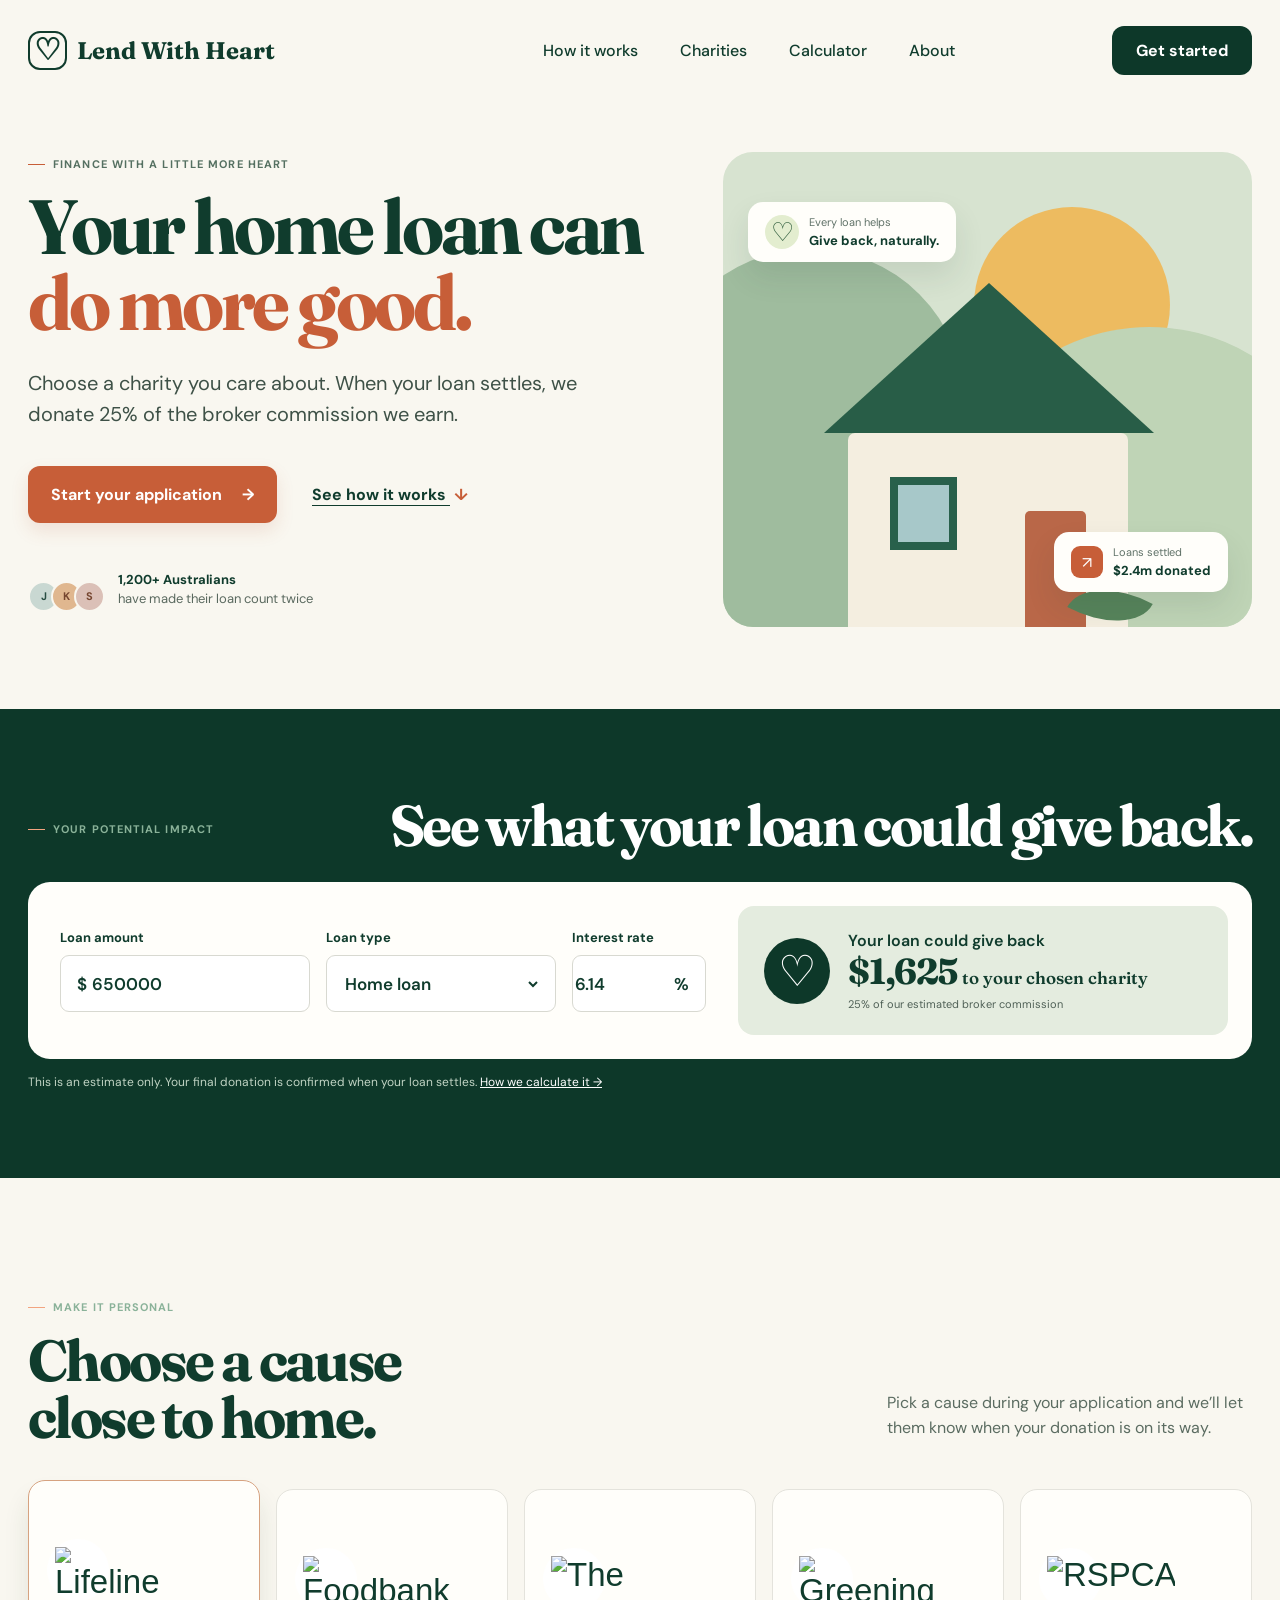
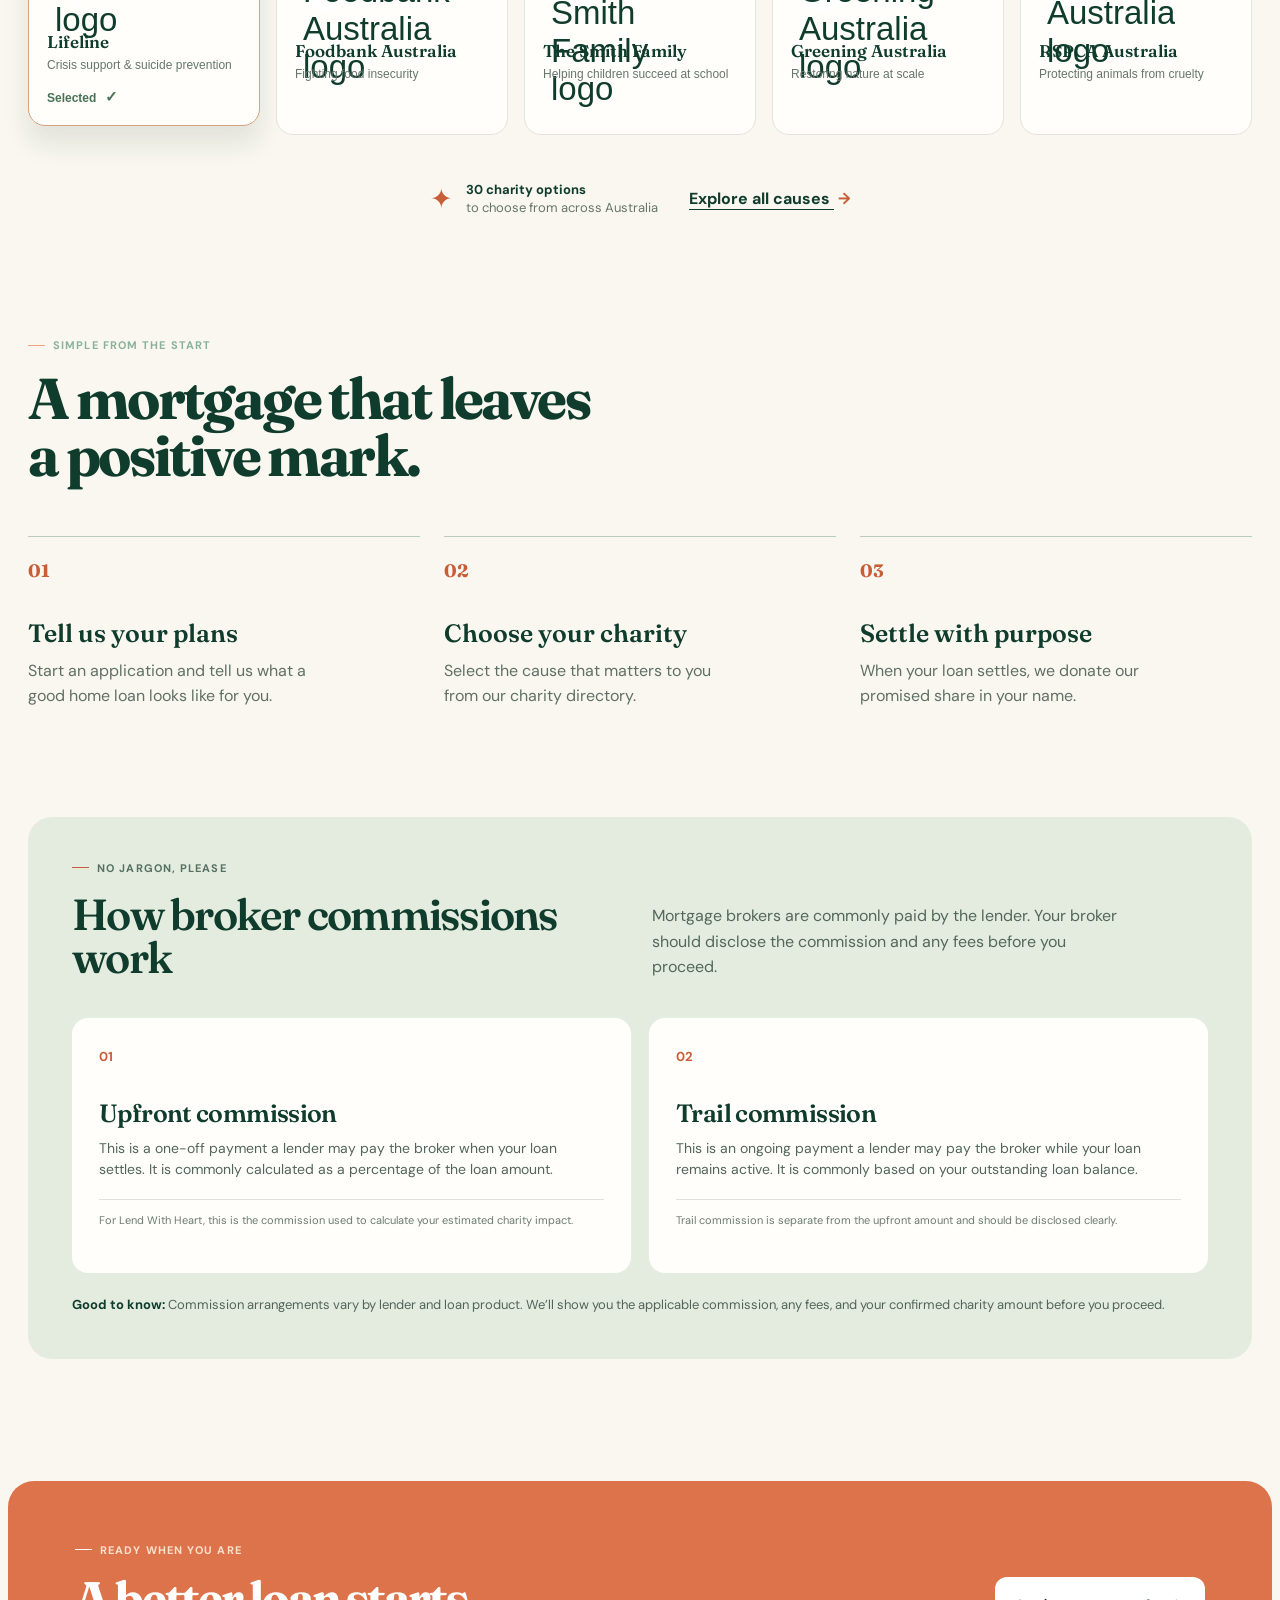
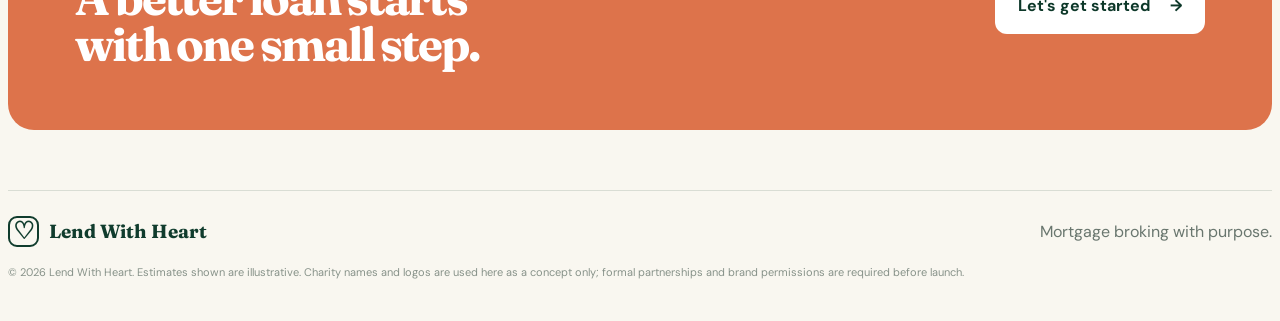
==== index.html @ 22b90294 "Build Lend With Heart website" ====
<!doctype html>
<html lang="en">
  <head>
    <meta charset="UTF-8" />
    <meta name="viewport" content="width=device-width, initial-scale=1.0" />
    <meta name="description" content="Lend With Heart — mortgage broking that gives back." />
    <title>Lend With Heart — Finance that gives back</title>
    <link rel="preconnect" href="https://fonts.googleapis.com" />
    <link rel="preconnect" href="https://fonts.gstatic.com" crossorigin />
    <link href="https://fonts.googleapis.com/css2?family=DM+Sans:wght@400;500;600;700&family=Fraunces:opsz,wght@9..144,600;9..144,700&display=swap" rel="stylesheet" />
    <link rel="stylesheet" href="styles.css" />
  </head>
  <body>
    <header class="site-header">
      <a class="brand" href="#top" aria-label="Lend With Heart home"><span class="brand-mark">♡</span><span>Lend With Heart</span></a>
      <nav aria-label="Main navigation">
        <a href="#how-it-works">How it works</a><a href="charities.html">Charities</a><a href="#calculator">Calculator</a><a href="#about">About</a>
      </nav>
      <a class="button button-small" href="#apply">Get started</a>
    </header>

    <main id="top">
      <section class="hero" aria-labelledby="hero-title">
        <div class="hero-copy">
          <p class="eyebrow"><span></span> Finance with a little more heart</p>
          <h1 id="hero-title">Your home loan can <em>do more good.</em></h1>
          <p class="intro">Choose a charity you care about. When your loan settles, we donate 25% of the broker commission we earn.</p>
          <div class="hero-actions"><a class="button" href="#apply">Start your application <b>→</b></a><a class="text-link" href="#how-it-works">See how it works <span>↓</span></a></div>
          <div class="trust-row"><div class="avatars"><span>J</span><span>K</span><span>S</span></div><p><strong>1,200+ Australians</strong><br />have made their loan count twice</p></div>
        </div>
        <div class="hero-visual" aria-label="A home and a meaningful donation, illustrated">
          <div class="sun"></div><div class="arch arch-one"></div><div class="arch arch-two"></div>
          <div class="house"><div class="roof"></div><div class="home-body"><div class="window"></div><div class="door"></div><div class="plant"></div></div></div>
          <div class="floating-card heart-card"><span>♡</span><div><small>Every loan helps</small><strong>Give back, naturally.</strong></div></div>
          <div class="floating-card impact-mini"><span class="mini-icon">↗</span><div><small>Loans settled</small><strong>$2.4m donated</strong></div></div>
        </div>
      </section>

      <section id="calculator" class="calculator-section" aria-labelledby="calculator-title">
        <div class="section-heading compact"><p class="eyebrow"><span></span> Your potential impact</p><h2 id="calculator-title">See what your loan could give back.</h2></div>
        <div class="calculator-card">
          <form class="calculator-fields" onsubmit="return false">
            <label>Loan amount <div class="field prefix"><span>$</span><input id="loanAmount" type="number" min="100000" step="10000" value="650000" aria-label="Loan amount" /></div></label>
            <label>Loan type <div class="field select-wrap"><select id="loanType" aria-label="Loan type"><option value="home">Home loan</option><option value="investment">Investment loan</option><option value="refinance">Refinance</option></select></div></label>
            <label>Interest rate <div class="field suffix"><input id="interestRate" type="number" min="1" max="15" step="0.01" value="6.14" aria-label="Interest rate" /><span>%</span></div></label>
          </form>
          <aside class="impact-panel" aria-live="polite"><div class="impact-icon">♡</div><div><p>Your loan could give back</p><strong id="impactAmount">$1,625</strong><span>to your chosen charity</span><small>25% of our estimated broker commission</small></div></aside>
        </div>
        <p class="calculator-note">This is an estimate only. Your final donation is confirmed when your loan settles. <a href="#about">How we calculate it →</a></p>
      </section>

      <section id="charities" class="charities-section" aria-labelledby="charities-title">
        <div class="section-heading split"><div><p class="eyebrow"><span></span> Make it personal</p><h2 id="charities-title">Choose a cause<br />close to home.</h2></div><p>Pick a cause during your application and we’ll let them know when your donation is on its way.</p></div>
        <div class="charity-grid" role="list">
          <button class="charity-card selected" type="button" role="listitem" data-charity="Lifeline" data-color="#dce8c4"><span class="charity-icon logo-bg"><img src="https://www.lifeline.org.au/sites/default/files/2025-11/page-logo-default.png" alt="Lifeline logo" /></span><strong>Lifeline</strong><small>Crisis support &amp; suicide prevention</small><span class="choose">Selected <b>✓</b></span></button>
          <button class="charity-card" type="button" role="listitem" data-charity="Foodbank Australia" data-color="#d7eaf2"><span class="charity-icon logo-bg"><img src="https://www.foodbank.org.au/wp-content/uploads/FoodBank_Logo.svg" alt="Foodbank Australia logo" /></span><strong>Foodbank Australia</strong><small>Fighting food insecurity</small><span class="choose">Choose this cause <b>→</b></span></button>
          <button class="charity-card" type="button" role="listitem" data-charity="The Smith Family" data-color="#f6dbd2"><span class="charity-icon logo-bg"><img src="https://www.thesmithfamily.com.au/-/media/site/global/the-smith-family-logo-desktop-168.svg" alt="The Smith Family logo" /></span><strong>The Smith Family</strong><small>Helping children succeed at school</small><span class="choose">Choose this cause <b>→</b></span></button>
          <button class="charity-card" type="button" role="listitem" data-charity="Greening Australia" data-color="#fae3c2"><span class="charity-icon logo-bg"><img src="https://www.greeningaustralia.org.au/wp-content/uploads/2017/11/GreeningAustralia_Logo_Stacked_2.gif" alt="Greening Australia logo" /></span><strong>Greening Australia</strong><small>Restoring nature at scale</small><span class="choose">Choose this cause <b>→</b></span></button>
          <button class="charity-card" type="button" role="listitem" data-charity="RSPCA Australia" data-color="#e1eac9"><span class="charity-icon logo-bg"><img src="https://www.rspca.org.au/_resources/themes/rspca/icons/logo.svg" alt="RSPCA Australia logo" /></span><strong>RSPCA Australia</strong><small>Protecting animals from cruelty</small><span class="choose">Choose this cause <b>→</b></span></button>
        </div>
        <div class="all-charities"><span>✦</span><p><strong>30 charity options</strong><br />to choose from across Australia</p><a class="text-link" href="charities.html">Explore all causes <span>→</span></a></div>
      </section>

      <section id="how-it-works" class="steps" aria-labelledby="steps-title">
        <div class="section-heading"><p class="eyebrow"><span></span> Simple from the start</p><h2 id="steps-title">A mortgage that leaves<br />a positive mark.</h2></div>
        <div class="step-grid"><article><span>01</span><h3>Tell us your plans</h3><p>Start an application and tell us what a good home loan looks like for you.</p></article><article><span>02</span><h3>Choose your charity</h3><p>Select the cause that matters to you from our charity directory.</p></article><article><span>03</span><h3>Settle with purpose</h3><p>When your loan settles, we donate our promised share in your name.</p></article></div>
        <div class="commission-explainer" aria-labelledby="commission-title">
          <div class="commission-heading"><p class="eyebrow"><span></span> No jargon, please</p><h3 id="commission-title">How broker commissions work</h3><p>Mortgage brokers are commonly paid by the lender. Your broker should disclose the commission and any fees before you proceed.</p></div>
          <div class="commission-cards">
            <article class="commission-card"><span class="commission-number">01</span><h4>Upfront commission</h4><p>This is a one-off payment a lender may pay the broker when your loan settles. It is commonly calculated as a percentage of the loan amount.</p><small>For Lend With Heart, this is the commission used to calculate your estimated charity impact.</small></article>
            <article class="commission-card"><span class="commission-number">02</span><h4>Trail commission</h4><p>This is an ongoing payment a lender may pay the broker while your loan remains active. It is commonly based on your outstanding loan balance.</p><small>Trail commission is separate from the upfront amount and should be disclosed clearly.</small></article>
          </div>
          <p class="commission-note"><strong>Good to know:</strong> Commission arrangements vary by lender and loan product. We’ll show you the applicable commission, any fees, and your confirmed charity amount before you proceed.</p>
        </div>
      </section>

      <section id="apply" class="cta"><div><p class="eyebrow"><span></span> Ready when you are</p><h2>A better loan starts<br />with one small step.</h2></div><a class="button button-light" href="mailto:hello@lendwithheart.com.au?subject=I'd%20like%20to%20get%20started">Let's get started <b>→</b></a></section>
    </main>
    <footer id="about"><a class="brand" href="#top"><span class="brand-mark">♡</span><span>Lend With Heart</span></a><p>Mortgage broking with purpose.</p><small>© 2026 Lend With Heart. Estimates shown are illustrative. Charity names and logos are used here as a concept only; formal partnerships and brand permissions are required before launch.</small></footer>
    <script src="script.js"></script>
  </body>
</html>
---- styles.css ----
:root{--ink:#103c2d;--forest:#0d3829;--sage:#acc6aa;--cream:#f9f7f0;--paper:#fffefa;--clay:#c75e38;--line:#dedfd7;--muted:#5a695f}*{box-sizing:border-box}html{scroll-behavior:smooth}body{margin:0;background:var(--cream);color:var(--ink);font-family:"DM Sans",sans-serif;font-size:16px}.site-header{height:100px;display:flex;align-items:center;max-width:1320px;padding:0 28px;margin:auto;justify-content:space-between}.brand{font-family:Fraunces,serif;color:var(--ink);font-size:24px;font-weight:700;display:flex;align-items:center;gap:10px;text-decoration:none}.brand-mark{width:39px;height:39px;border:2px solid var(--ink);border-radius:12px;display:grid;place-items:center;font-family:Arial;font-size:30px;line-height:1}.site-header nav{display:flex;gap:42px;margin-left:110px}.site-header nav a{color:var(--ink);text-decoration:none;font-weight:500}.button{border:0;border-radius:12px;background:var(--clay);display:inline-flex;align-items:center;justify-content:center;gap:20px;color:white;text-decoration:none;padding:18px 23px;font-weight:700;box-shadow:0 8px 18px #b5523422;transition:.2s transform,.2s background}.button:hover{transform:translateY(-2px);background:#ac4e2c}.button-small{background:var(--forest);padding:14px 24px;box-shadow:none}.button-small:hover{background:#185442}.hero{display:grid;grid-template-columns:minmax(0,1fr) minmax(420px,.86fr);max-width:1320px;margin:0 auto;padding:52px 28px 82px;gap:80px;align-items:center}.eyebrow{text-transform:uppercase;letter-spacing:.1em;font-size:11px;font-weight:700;color:#557061;margin:0 0 18px;display:flex;align-items:center;gap:8px}.eyebrow span{display:inline-block;width:17px;height:1px;background:var(--clay)}h1,h2,h3,p{margin-top:0}h1,h2{font-family:Fraunces,serif;letter-spacing:-.045em;line-height:.99}h1{font-size:clamp(52px,6vw,84px);max-width:670px;margin-bottom:27px}h1 em{font-style:normal;color:var(--clay)}.intro{font-size:20px;line-height:1.55;max-width:585px;color:#3e5147}.hero-actions{display:flex;align-items:center;gap:35px;margin-top:36px}.text-link{color:var(--ink);font-weight:700;text-underline-offset:5px}.text-link span{color:var(--clay);display:inline-block;margin-left:4px}.trust-row{display:flex;gap:13px;align-items:center;margin-top:48px;color:var(--muted);font-size:13px;line-height:1.45}.trust-row strong{color:var(--ink)}.avatars{display:flex}.avatars span{width:31px;height:31px;border-radius:50%;display:grid;place-items:center;background:#e0b78f;color:#75452f;font-size:11px;font-weight:bold;border:2px solid var(--cream);margin-left:-8px}.avatars span:first-child{margin:0;background:#c9d8d2;color:#294d43}.avatars span:last-child{background:#dbc0b7}.hero-visual{height:475px;position:relative;overflow:hidden;border-radius:30px;background:#d7e3d0;isolation:isolate}.sun{width:196px;height:196px;border-radius:50%;background:#f0b755;position:absolute;right:82px;top:55px;opacity:.9}.arch{position:absolute;border-radius:500px 500px 0 0;bottom:0}.arch-one{height:378px;width:310px;background:#9fbc9e;left:-68px}.arch-two{height:300px;width:395px;background:#bfd4b6;right:-95px}.house{position:absolute;bottom:0;left:50%;transform:translateX(-50%);z-index:1;width:280px}.roof{width:0;height:0;border-left:165px solid transparent;border-right:165px solid transparent;border-bottom:150px solid #285d47;margin-left:-24px}.home-body{height:194px;background:#f4eee0;border-radius:7px 7px 0 0;position:relative}.window{width:67px;height:73px;border:8px solid #28604b;background:#a7c8c9;position:absolute;left:42px;top:44px}.door{width:61px;height:116px;background:#b96748;position:absolute;right:42px;bottom:0;border-radius:5px 5px 0 0}.plant{position:absolute;width:74px;height:43px;right:-19px;bottom:0;background:#57845b;border-radius:100% 0 100% 0;transform:rotate(28deg)}.floating-card{position:absolute;background:#fffefa;border-radius:15px;padding:13px 17px;display:flex;align-items:center;gap:10px;box-shadow:0 15px 30px #2443341c;z-index:3}.floating-card small,.floating-card strong{display:block}.floating-card small{font-size:11px;color:#607268}.floating-card strong{font-size:13px;margin-top:3px}.heart-card{top:50px;left:25px}.heart-card>span{width:34px;height:34px;border-radius:50%;display:grid;place-items:center;background:#e3edcf;color:#305d3d;font-size:26px}.impact-mini{right:24px;bottom:35px}.mini-icon{background:var(--clay);color:#fff;width:32px;height:32px;border-radius:9px;display:grid;place-items:center}.calculator-section{background:var(--forest);padding:88px max(28px,calc((100vw - 1264px)/2));color:white}.section-heading.compact{display:flex;justify-content:space-between;align-items:end;margin-bottom:28px}.section-heading .eyebrow{color:#8ab299}.section-heading .eyebrow span{background:#f2a480}h2{font-size:clamp(39px,4.5vw,60px);margin-bottom:0}.calculator-card{background:var(--paper);border-radius:22px;padding:24px;display:grid;grid-template-columns:1.15fr .85fr;gap:24px;color:var(--ink)}.calculator-fields{display:grid;grid-template-columns:1.3fr 1.2fr .7fr;gap:16px;align-items:center;padding:8px}.calculator-fields label{font-size:13px;font-weight:700}.field{height:57px;border:1px solid #d8d9d1;border-radius:9px;display:flex;align-items:center;margin-top:9px;background:white}.field input,.field select{font:600 17px "DM Sans",sans-serif;color:var(--ink);background:transparent;border:0;outline:0;width:100%;min-width:0}.field.prefix span,.field.suffix span{padding:0 0 0 16px;font-size:17px;font-weight:600}.field.suffix span{padding:0 16px 0 0}.field.prefix input{padding-left:5px}.field.select-wrap{padding:0 14px}.field select{appearance:auto}.impact-panel{border-radius:16px;padding:24px 26px;background:#e4ecdf;display:flex;align-items:center;gap:18px}.impact-icon{width:66px;height:66px;flex:0 0 auto;display:grid;place-items:center;border-radius:50%;background:var(--forest);color:#fff;font-size:43px}.impact-panel p{font-weight:600;margin:0 0 2px}.impact-panel strong{font:700 36px/1 Fraunces,serif;letter-spacing:-.04em}.impact-panel span{font:600 17px Fraunces,serif;margin-left:4px}.impact-panel small{display:block;color:#506157;margin-top:8px;font-size:11px}.calculator-note{color:#c1d4c4;margin:15px 0 0;font-size:12px}.calculator-note a{color:#fff}.charities-section,.steps{max-width:1320px;margin:auto;padding:122px 28px}.section-heading.split{display:flex;align-items:end;justify-content:space-between;margin-bottom:43px}.section-heading.split>p{width:365px;line-height:1.55;color:#5b6c61;margin:0 0 5px}.charity-grid{display:grid;grid-template-columns:repeat(5,1fr);gap:16px}.charity-card{border:1px solid #e4e3dc;border-radius:17px;background:#fffefa;padding:23px 18px 19px;text-align:left;min-height:246px;cursor:pointer;color:var(--ink);transition:transform .25s,box-shadow .25s,border .25s;position:relative}.charity-card:hover,.charity-card.selected{transform:translateY(-9px);border-color:#d6a280;box-shadow:0 18px 26px #1b36211a}.charity-icon{width:62px;height:62px;border-radius:50%;display:grid;place-items:center;font-size:33px;background:var(--tile,#dce8c4);margin-bottom:30px}.charity-card:nth-child(1){--tile:#dce8c4}.charity-card:nth-child(2){--tile:#d7eaf2}.charity-card:nth-child(3){--tile:#f6dbd2}.charity-card:nth-child(4){--tile:#fae3c2}.charity-card:nth-child(5){--tile:#e1eac9}.charity-card strong{font:600 17px Fraunces,serif;display:block}.charity-card small{display:block;color:#66766c;margin-top:6px;font-size:12px}.choose{position:absolute;left:18px;bottom:19px;color:var(--clay);font-size:12px;font-weight:700;opacity:0;transition:.2s}.charity-card:hover .choose,.charity-card.selected .choose{opacity:1}.charity-card.selected .choose{color:#477256}.choose b{font-size:15px;margin-left:5px}.all-charities{display:flex;align-items:center;gap:13px;margin:46px auto 0;justify-content:center}.all-charities>span{font-size:27px;color:var(--clay)}.all-charities p{font-size:13px;color:#66766c;margin:0 18px 0 0;line-height:1.35}.all-charities p strong{color:var(--ink)}.steps{padding-top:0}.step-grid{display:grid;grid-template-columns:repeat(3,1fr);gap:24px;margin-top:52px}.step-grid article{border-top:1px solid #bccabe;padding:22px 20px 0 0}.step-grid article span{font:700 18px Fraunces,serif;color:var(--clay)}.step-grid h3{font:600 25px Fraunces,serif;margin:36px 0 11px}.step-grid p{color:#607067;line-height:1.55;max-width:290px}.cta{max-width:1264px;margin:0 auto 60px;border-radius:26px;background:#dd734b;color:#fff;padding:62px 67px;display:flex;justify-content:space-between;align-items:center}.cta .eyebrow{color:#ffe0cc}.cta .eyebrow span{background:#fff}.cta h2{font-size:47px}.button-light{background:#fff;color:var(--forest);box-shadow:none}.button-light:hover{background:#fff7ee}footer{max-width:1264px;margin:0 auto;padding:25px 0 42px;border-top:1px solid #d9ddd4;display:grid;grid-template-columns:1fr 1fr;gap:18px;align-items:center}footer .brand{font-size:19px}footer .brand-mark{width:31px;height:31px;font-size:24px;border-radius:9px}footer p{margin:0;color:#69766e;text-align:right}footer small{grid-column:1/-1;color:#879289;font-size:11px}@media(max-width:850px){.site-header{height:76px}.site-header nav{display:none}.hero{grid-template-columns:1fr;gap:42px;padding-top:40px}.hero-visual{height:400px}.calculator-card{grid-template-columns:1fr}.calculator-fields{grid-template-columns:1fr}.section-heading.split{display:block}.section-heading.split>p{width:auto;margin-top:22px}.charity-grid{grid-template-columns:repeat(2,1fr)}.charity-card{min-height:210px}.charity-card:last-child{grid-column:span 2}.step-grid{grid-template-columns:1fr}.cta{margin:0 20px 40px;padding:42px 30px;display:block}.cta .button{margin-top:30px}footer{margin:0 20px}.impact-panel strong{font-size:30px}}@media(max-width:480px){.brand{font-size:19px}.button-small{padding:11px 15px}.hero{padding-left:20px;padding-right:20px}h1{font-size:51px}.intro{font-size:17px}.hero-actions{gap:20px;flex-wrap:wrap}.hero-visual{height:330px}.calculator-section,.charities-section,.steps{padding-left:20px;padding-right:20px}.charity-grid{gap:10px}.charity-card{padding:16px 13px}.charity-icon{margin-bottom:20px}.all-charities{align-items:flex-start}.all-charities .text-link{display:none}.cta h2{font-size:39px}}
.charity-icon.logo-bg{padding:8px;background:#fff}.charity-icon.logo-bg img{display:block;width:100%;height:100%;object-fit:contain}
.commission-explainer{margin-top:92px;padding:44px;background:#e4ecdf;border-radius:24px}.commission-heading{display:grid;grid-template-columns:1fr 1.1fr;column-gap:74px;align-items:end}.commission-heading .eyebrow{grid-column:1/-1}.commission-heading h3{font:600 clamp(31px,3.4vw,46px)/1 Fraunces,serif;letter-spacing:-.04em;margin:0}.commission-heading>p:last-child{color:#53675b;line-height:1.6;max-width:480px;margin:0}.commission-cards{display:grid;grid-template-columns:repeat(2,1fr);gap:18px;margin-top:38px}.commission-card{background:var(--paper);border-radius:16px;padding:27px;min-height:255px}.commission-number{font:700 13px "DM Sans",sans-serif;color:var(--clay)}.commission-card h4{font:600 25px Fraunces,serif;margin:32px 0 10px;letter-spacing:-.025em}.commission-card p{color:#52655b;font-size:14px;line-height:1.55;margin:0}.commission-card small{display:block;border-top:1px solid #e0e2dc;margin-top:18px;padding-top:13px;color:#6b7b71;font-size:11px;line-height:1.45}.commission-note{margin:22px 0 0;color:#52655b;font-size:13px;line-height:1.55}.commission-note strong{color:var(--ink)}@media(max-width:850px){.commission-explainer{margin-top:60px}.commission-heading{grid-template-columns:1fr;gap:18px}.commission-cards{grid-template-columns:1fr}}@media(max-width:480px){.commission-explainer{margin-left:-4px;margin-right:-4px;padding:28px 20px}.commission-card{padding:22px;min-height:0}}
.site-header nav a.active{color:var(--clay)}.directory-page{background:#f9f7f0}.directory-hero{max-width:1320px;margin:0 auto;padding:78px 28px 90px;position:relative}.directory-hero .back-link{display:inline-block;color:#64746b;font-size:13px;text-decoration:none;margin-bottom:65px}.directory-hero h1{max-width:950px;margin-bottom:27px}.directory-hero>p:not(.eyebrow){max-width:650px;color:#53655b;font-size:19px;line-height:1.6}.directory-stat{position:absolute;right:55px;bottom:90px;width:160px;height:160px;background:#dce8c4;border-radius:50%;display:flex;align-items:center;justify-content:center;gap:8px;transform:rotate(-6deg)}.directory-stat strong{font:700 45px/1 Fraunces,serif;color:var(--clay)}.directory-stat span{font-size:11px;line-height:1.25;font-weight:700}.directory-content{background:var(--paper);padding:95px max(28px,calc((100vw - 1264px)/2)) 120px}.directory-toolbar{display:flex;align-items:end;justify-content:space-between;gap:35px}.directory-toolbar h2{max-width:700px}.charity-search{width:310px;height:54px;border:1px solid #ccd4cc;border-radius:12px;background:white;display:flex;align-items:center;padding:0 16px;gap:9px}.charity-search span{font-size:24px;color:#63736a}.charity-search input{border:0;outline:0;background:transparent;width:100%;font:500 15px "DM Sans",sans-serif;color:var(--ink)}.filter-row{display:flex;gap:9px;flex-wrap:wrap;margin-top:44px}.filter-chip{border:1px solid #cfd8d0;background:transparent;color:var(--ink);border-radius:999px;padding:10px 15px;font:600 12px "DM Sans",sans-serif;cursor:pointer;transition:.2s}.filter-chip:hover,.filter-chip.active{background:var(--forest);border-color:var(--forest);color:white}.result-count{color:#748178;font-size:12px;margin:26px 0 20px}.directory-grid{display:grid;grid-template-columns:repeat(3,1fr);gap:16px}.directory-card{border:1px solid #e1e3dc;border-radius:18px;padding:24px;background:#fff;min-height:330px;position:relative;transition:.22s transform,.22s box-shadow,.22s border-color}.directory-card:hover,.directory-card.selected{transform:translateY(-5px);box-shadow:0 18px 35px #18332516;border-color:#d29a78}.directory-card.selected{background:#fcf7ef}.directory-logo{width:68px;height:68px;border-radius:16px;background:#eef2e9;display:grid;place-items:center;overflow:hidden;margin-bottom:23px;position:relative}.directory-logo img{width:48px;height:48px;object-fit:contain;position:relative;z-index:1}.directory-logo span{position:absolute;font:700 27px Fraunces,serif;color:#66806c}.directory-logo img:not([src=""]){background:#eef2e9}.category-label{display:block;color:var(--clay);font-size:10px;text-transform:uppercase;letter-spacing:.09em;font-weight:700;margin-bottom:8px}.directory-card h3{font:600 23px/1.12 Fraunces,serif;margin:0 0 10px;letter-spacing:-.02em}.directory-card p{color:#627168;font-size:13px;line-height:1.5;max-width:290px}.select-charity{position:absolute;left:24px;bottom:22px;border:0;background:transparent;padding:0;color:var(--clay);font:700 12px "DM Sans",sans-serif;cursor:pointer}.directory-card.selected .select-charity{color:#467255}.charity-website{position:absolute;right:24px;bottom:22px;color:#78857d;font-size:11px;text-underline-offset:3px}.empty-state{text-align:center;padding:80px 20px}.empty-state span{font-size:48px;color:var(--clay)}.empty-state h3{font:600 27px Fraunces,serif;margin:15px 0 8px}.empty-state p{color:#718078}.directory-cta{max-width:1264px;margin:72px auto;background:var(--forest);border-radius:26px;color:#fff;padding:58px 64px;display:flex;align-items:center;justify-content:space-between;gap:40px}.directory-cta .eyebrow{color:#b9ceb9}.directory-cta h2{font-size:44px;max-width:650px}.directory-cta .button-light{flex:0 0 auto}@media(max-width:950px){.directory-stat{display:none}.directory-grid{grid-template-columns:repeat(2,1fr)}.directory-toolbar{align-items:stretch;flex-direction:column}.charity-search{width:100%}.directory-cta{margin:55px 20px;display:block}.directory-cta .button{margin-top:28px}}@media(max-width:590px){.directory-hero{padding:45px 20px 65px}.directory-hero .back-link{margin-bottom:45px}.directory-hero h1{font-size:48px}.directory-content{padding:70px 20px}.directory-grid{grid-template-columns:1fr}.directory-card{min-height:290px}.directory-cta{padding:42px 28px}.directory-cta h2{font-size:36px}}
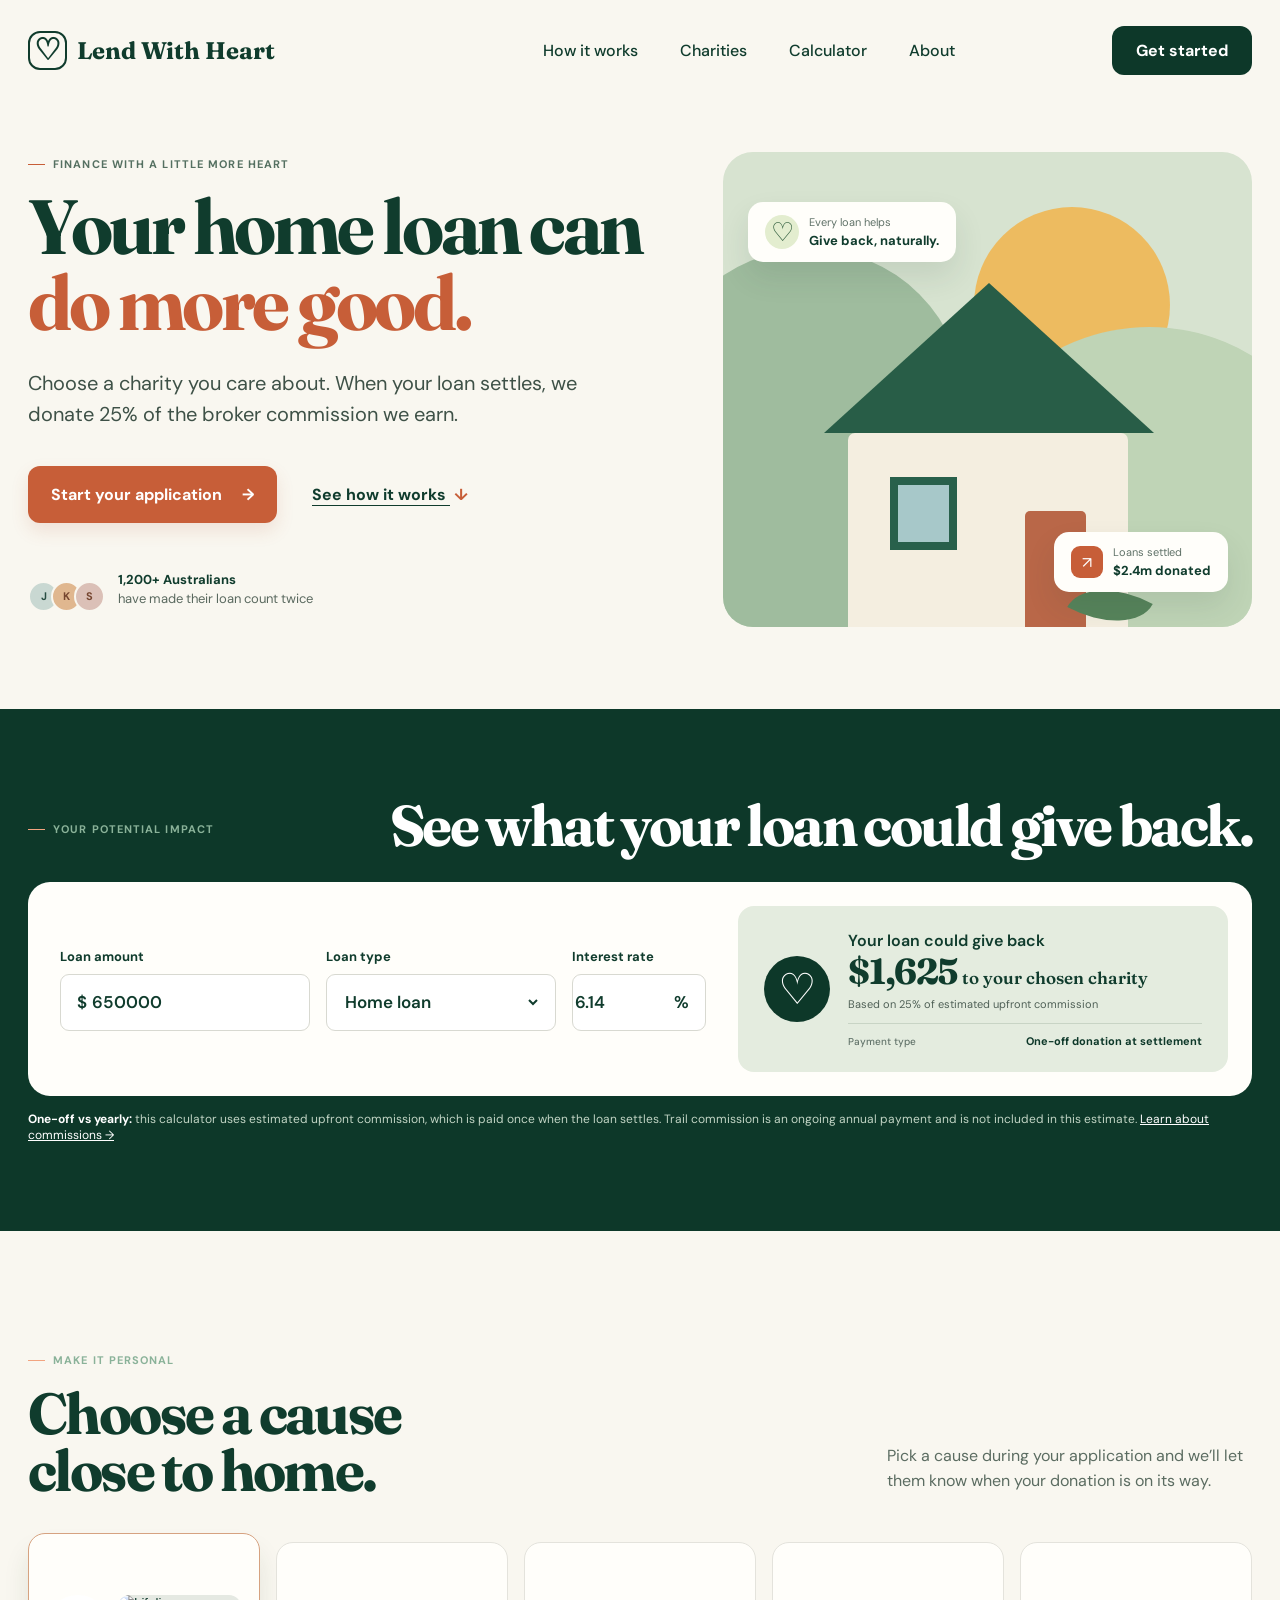
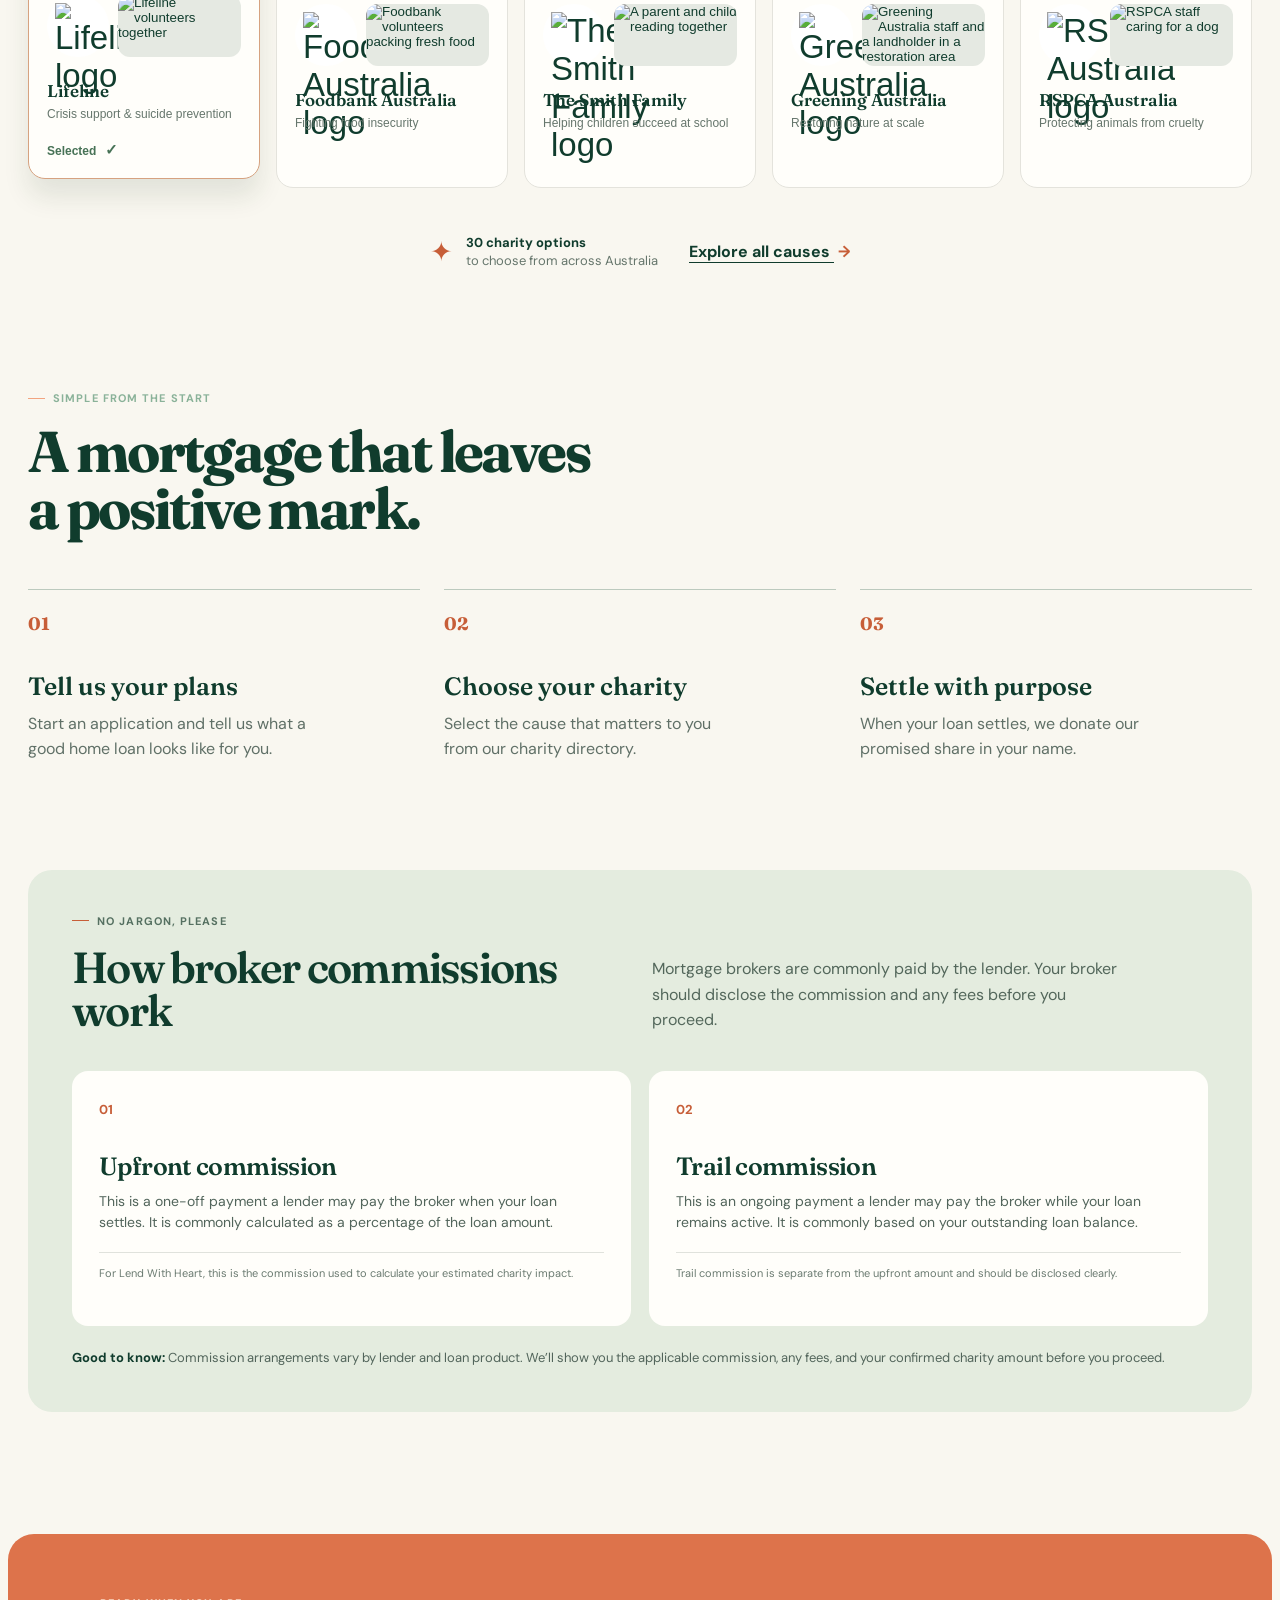
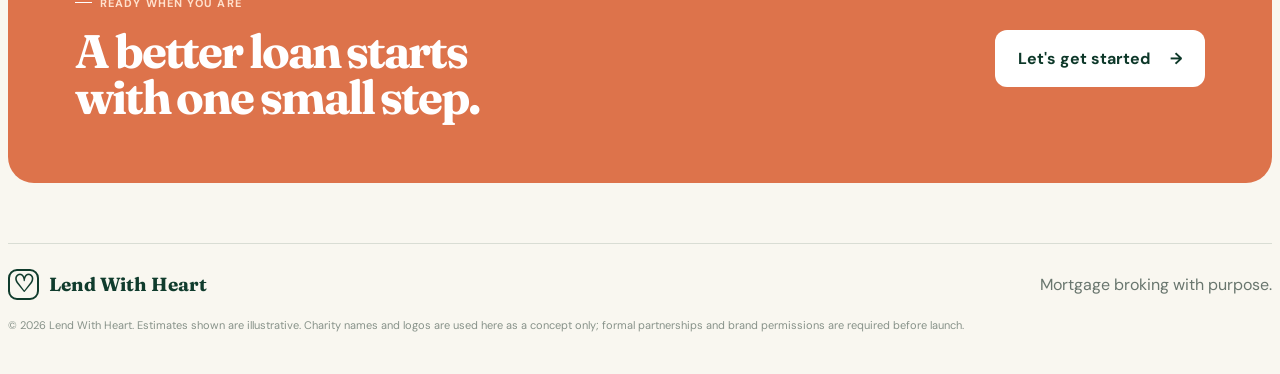
==== commit 11266245: "Add application form and charity imagery" ====
--- a/index.html
+++ b/index.html
@@ -16,7 +16,7 @@
       <nav aria-label="Main navigation">
         <a href="#how-it-works">How it works</a><a href="charities.html">Charities</a><a href="#calculator">Calculator</a><a href="#about">About</a>
       </nav>
-      <a class="button button-small" href="#apply">Get started</a>
+      <a class="button button-small" href="application.html">Get started</a>
     </header>
 
     <main id="top">
@@ -25,7 +25,7 @@
           <p class="eyebrow"><span></span> Finance with a little more heart</p>
           <h1 id="hero-title">Your home loan can <em>do more good.</em></h1>
           <p class="intro">Choose a charity you care about. When your loan settles, we donate 25% of the broker commission we earn.</p>
-          <div class="hero-actions"><a class="button" href="#apply">Start your application <b>→</b></a><a class="text-link" href="#how-it-works">See how it works <span>↓</span></a></div>
+          <div class="hero-actions"><a class="button" href="application.html">Start your application <b>→</b></a><a class="text-link" href="#how-it-works">See how it works <span>↓</span></a></div>
           <div class="trust-row"><div class="avatars"><span>J</span><span>K</span><span>S</span></div><p><strong>1,200+ Australians</strong><br />have made their loan count twice</p></div>
         </div>
         <div class="hero-visual" aria-label="A home and a meaningful donation, illustrated">
@@ -44,19 +44,19 @@
             <label>Loan type <div class="field select-wrap"><select id="loanType" aria-label="Loan type"><option value="home">Home loan</option><option value="investment">Investment loan</option><option value="refinance">Refinance</option></select></div></label>
             <label>Interest rate <div class="field suffix"><input id="interestRate" type="number" min="1" max="15" step="0.01" value="6.14" aria-label="Interest rate" /><span>%</span></div></label>
           </form>
-          <aside class="impact-panel" aria-live="polite"><div class="impact-icon">♡</div><div><p>Your loan could give back</p><strong id="impactAmount">$1,625</strong><span>to your chosen charity</span><small>25% of our estimated broker commission</small></div></aside>
+          <aside class="impact-panel" aria-live="polite"><div class="impact-icon">♡</div><div class="impact-copy"><p>Your loan could give back</p><strong id="impactAmount">$1,625</strong><span class="impact-beneficiary">to your chosen charity</span><small>Based on 25% of estimated upfront commission</small><div class="impact-timing"><span>Payment type</span><b>One-off donation at settlement</b></div></div></aside>
         </div>
-        <p class="calculator-note">This is an estimate only. Your final donation is confirmed when your loan settles. <a href="#about">How we calculate it →</a></p>
+        <p class="calculator-note"><strong>One-off vs yearly:</strong> this calculator uses estimated upfront commission, which is paid once when the loan settles. Trail commission is an ongoing annual payment and is not included in this estimate. <a href="#how-it-works">Learn about commissions →</a></p>
       </section>
 
       <section id="charities" class="charities-section" aria-labelledby="charities-title">
         <div class="section-heading split"><div><p class="eyebrow"><span></span> Make it personal</p><h2 id="charities-title">Choose a cause<br />close to home.</h2></div><p>Pick a cause during your application and we’ll let them know when your donation is on its way.</p></div>
         <div class="charity-grid" role="list">
-          <button class="charity-card selected" type="button" role="listitem" data-charity="Lifeline" data-color="#dce8c4"><span class="charity-icon logo-bg"><img src="https://www.lifeline.org.au/sites/default/files/2025-11/page-logo-default.png" alt="Lifeline logo" /></span><strong>Lifeline</strong><small>Crisis support &amp; suicide prevention</small><span class="choose">Selected <b>✓</b></span></button>
-          <button class="charity-card" type="button" role="listitem" data-charity="Foodbank Australia" data-color="#d7eaf2"><span class="charity-icon logo-bg"><img src="https://www.foodbank.org.au/wp-content/uploads/FoodBank_Logo.svg" alt="Foodbank Australia logo" /></span><strong>Foodbank Australia</strong><small>Fighting food insecurity</small><span class="choose">Choose this cause <b>→</b></span></button>
-          <button class="charity-card" type="button" role="listitem" data-charity="The Smith Family" data-color="#f6dbd2"><span class="charity-icon logo-bg"><img src="https://www.thesmithfamily.com.au/-/media/site/global/the-smith-family-logo-desktop-168.svg" alt="The Smith Family logo" /></span><strong>The Smith Family</strong><small>Helping children succeed at school</small><span class="choose">Choose this cause <b>→</b></span></button>
-          <button class="charity-card" type="button" role="listitem" data-charity="Greening Australia" data-color="#fae3c2"><span class="charity-icon logo-bg"><img src="https://www.greeningaustralia.org.au/wp-content/uploads/2017/11/GreeningAustralia_Logo_Stacked_2.gif" alt="Greening Australia logo" /></span><strong>Greening Australia</strong><small>Restoring nature at scale</small><span class="choose">Choose this cause <b>→</b></span></button>
-          <button class="charity-card" type="button" role="listitem" data-charity="RSPCA Australia" data-color="#e1eac9"><span class="charity-icon logo-bg"><img src="https://www.rspca.org.au/_resources/themes/rspca/icons/logo.svg" alt="RSPCA Australia logo" /></span><strong>RSPCA Australia</strong><small>Protecting animals from cruelty</small><span class="choose">Choose this cause <b>→</b></span></button>
+          <button class="charity-card selected" type="button" role="listitem" data-charity="Lifeline" data-color="#dce8c4"><span class="charity-media"><span class="charity-icon logo-bg"><img src="https://www.lifeline.org.au/sites/default/files/2025-11/page-logo-default.png" alt="Lifeline logo" /></span><span class="charity-photo"><img src="https://www.lifeline.org.au/sites/default/files/styles/card_2_col_fb/public/2025-11/Lifeline%20branded%20%E2%80%93%20Group%20shot.jpg" alt="Lifeline volunteers together" /></span></span><strong>Lifeline</strong><small>Crisis support &amp; suicide prevention</small><span class="choose">Selected <b>✓</b></span></button>
+          <button class="charity-card" type="button" role="listitem" data-charity="Foodbank Australia" data-color="#d7eaf2"><span class="charity-media"><span class="charity-icon logo-bg"><img src="https://www.foodbank.org.au/wp-content/uploads/FoodBank_Logo.svg" alt="Foodbank Australia logo" /></span><span class="charity-photo"><img src="https://www.foodbank.org.au/wp-content/uploads/FBV-volunteers-packing-lettuces-in-hampers-in-Foodbank-warehouse-1.png" alt="Foodbank volunteers packing fresh food" /></span></span><strong>Foodbank Australia</strong><small>Fighting food insecurity</small><span class="choose">Choose this cause <b>→</b></span></button>
+          <button class="charity-card" type="button" role="listitem" data-charity="The Smith Family" data-color="#f6dbd2"><span class="charity-media"><span class="charity-icon logo-bg"><img src="https://www.thesmithfamily.com.au/-/media/site/global/the-smith-family-logo-desktop-168.svg" alt="The Smith Family logo" /></span><span class="charity-photo"><img src="https://www.thesmithfamily.com.au/-/media/images/programs/lets-read/mother-daughter-uniform-reading.jpg" alt="A parent and child reading together" /></span></span><strong>The Smith Family</strong><small>Helping children succeed at school</small><span class="choose">Choose this cause <b>→</b></span></button>
+          <button class="charity-card" type="button" role="listitem" data-charity="Greening Australia" data-color="#fae3c2"><span class="charity-media"><span class="charity-icon logo-bg"><img src="https://www.greeningaustralia.org.au/wp-content/uploads/2017/11/GreeningAustralia_Logo_Stacked_2.gif" alt="Greening Australia logo" /></span><span class="charity-photo"><img src="https://www.greeningaustralia.org.au/wp-content/uploads/2022/02/OurImpact1.png" alt="Greening Australia staff and a landholder in a restoration area" /></span></span><strong>Greening Australia</strong><small>Restoring nature at scale</small><span class="choose">Choose this cause <b>→</b></span></button>
+          <button class="charity-card" type="button" role="listitem" data-charity="RSPCA Australia" data-color="#e1eac9"><span class="charity-media"><span class="charity-icon logo-bg"><img src="https://www.rspca.org.au/_resources/themes/rspca/icons/logo.svg" alt="RSPCA Australia logo" /></span><span class="charity-photo"><img src="https://rspca.sfo2.cdn.digitaloceanspaces.com/public/Uploads/support-us/rspca-australia-support-us-for-individuals-donate__FocusFillWzQ4MCwyNzIsInkiLDQ4XQ.jpg" alt="RSPCA staff caring for a dog" /></span></span><strong>RSPCA Australia</strong><small>Protecting animals from cruelty</small><span class="choose">Choose this cause <b>→</b></span></button>
         </div>
         <div class="all-charities"><span>✦</span><p><strong>30 charity options</strong><br />to choose from across Australia</p><a class="text-link" href="charities.html">Explore all causes <span>→</span></a></div>
       </section>
@@ -74,7 +74,7 @@
         </div>
       </section>
 
-      <section id="apply" class="cta"><div><p class="eyebrow"><span></span> Ready when you are</p><h2>A better loan starts<br />with one small step.</h2></div><a class="button button-light" href="mailto:hello@lendwithheart.com.au?subject=I'd%20like%20to%20get%20started">Let's get started <b>→</b></a></section>
+      <section id="apply" class="cta"><div><p class="eyebrow"><span></span> Ready when you are</p><h2>A better loan starts<br />with one small step.</h2></div><a class="button button-light" href="application.html">Let's get started <b>→</b></a></section>
     </main>
     <footer id="about"><a class="brand" href="#top"><span class="brand-mark">♡</span><span>Lend With Heart</span></a><p>Mortgage broking with purpose.</p><small>© 2026 Lend With Heart. Estimates shown are illustrative. Charity names and logos are used here as a concept only; formal partnerships and brand permissions are required before launch.</small></footer>
     <script src="script.js"></script>
--- a/styles.css
+++ b/styles.css
@@ -2,3 +2,5 @@
 .charity-icon.logo-bg{padding:8px;background:#fff}.charity-icon.logo-bg img{display:block;width:100%;height:100%;object-fit:contain}
 .commission-explainer{margin-top:92px;padding:44px;background:#e4ecdf;border-radius:24px}.commission-heading{display:grid;grid-template-columns:1fr 1.1fr;column-gap:74px;align-items:end}.commission-heading .eyebrow{grid-column:1/-1}.commission-heading h3{font:600 clamp(31px,3.4vw,46px)/1 Fraunces,serif;letter-spacing:-.04em;margin:0}.commission-heading>p:last-child{color:#53675b;line-height:1.6;max-width:480px;margin:0}.commission-cards{display:grid;grid-template-columns:repeat(2,1fr);gap:18px;margin-top:38px}.commission-card{background:var(--paper);border-radius:16px;padding:27px;min-height:255px}.commission-number{font:700 13px "DM Sans",sans-serif;color:var(--clay)}.commission-card h4{font:600 25px Fraunces,serif;margin:32px 0 10px;letter-spacing:-.025em}.commission-card p{color:#52655b;font-size:14px;line-height:1.55;margin:0}.commission-card small{display:block;border-top:1px solid #e0e2dc;margin-top:18px;padding-top:13px;color:#6b7b71;font-size:11px;line-height:1.45}.commission-note{margin:22px 0 0;color:#52655b;font-size:13px;line-height:1.55}.commission-note strong{color:var(--ink)}@media(max-width:850px){.commission-explainer{margin-top:60px}.commission-heading{grid-template-columns:1fr;gap:18px}.commission-cards{grid-template-columns:1fr}}@media(max-width:480px){.commission-explainer{margin-left:-4px;margin-right:-4px;padding:28px 20px}.commission-card{padding:22px;min-height:0}}
 .site-header nav a.active{color:var(--clay)}.directory-page{background:#f9f7f0}.directory-hero{max-width:1320px;margin:0 auto;padding:78px 28px 90px;position:relative}.directory-hero .back-link{display:inline-block;color:#64746b;font-size:13px;text-decoration:none;margin-bottom:65px}.directory-hero h1{max-width:950px;margin-bottom:27px}.directory-hero>p:not(.eyebrow){max-width:650px;color:#53655b;font-size:19px;line-height:1.6}.directory-stat{position:absolute;right:55px;bottom:90px;width:160px;height:160px;background:#dce8c4;border-radius:50%;display:flex;align-items:center;justify-content:center;gap:8px;transform:rotate(-6deg)}.directory-stat strong{font:700 45px/1 Fraunces,serif;color:var(--clay)}.directory-stat span{font-size:11px;line-height:1.25;font-weight:700}.directory-content{background:var(--paper);padding:95px max(28px,calc((100vw - 1264px)/2)) 120px}.directory-toolbar{display:flex;align-items:end;justify-content:space-between;gap:35px}.directory-toolbar h2{max-width:700px}.charity-search{width:310px;height:54px;border:1px solid #ccd4cc;border-radius:12px;background:white;display:flex;align-items:center;padding:0 16px;gap:9px}.charity-search span{font-size:24px;color:#63736a}.charity-search input{border:0;outline:0;background:transparent;width:100%;font:500 15px "DM Sans",sans-serif;color:var(--ink)}.filter-row{display:flex;gap:9px;flex-wrap:wrap;margin-top:44px}.filter-chip{border:1px solid #cfd8d0;background:transparent;color:var(--ink);border-radius:999px;padding:10px 15px;font:600 12px "DM Sans",sans-serif;cursor:pointer;transition:.2s}.filter-chip:hover,.filter-chip.active{background:var(--forest);border-color:var(--forest);color:white}.result-count{color:#748178;font-size:12px;margin:26px 0 20px}.directory-grid{display:grid;grid-template-columns:repeat(3,1fr);gap:16px}.directory-card{border:1px solid #e1e3dc;border-radius:18px;padding:24px;background:#fff;min-height:330px;position:relative;transition:.22s transform,.22s box-shadow,.22s border-color}.directory-card:hover,.directory-card.selected{transform:translateY(-5px);box-shadow:0 18px 35px #18332516;border-color:#d29a78}.directory-card.selected{background:#fcf7ef}.directory-logo{width:68px;height:68px;border-radius:16px;background:#eef2e9;display:grid;place-items:center;overflow:hidden;margin-bottom:23px;position:relative}.directory-logo img{width:48px;height:48px;object-fit:contain;position:relative;z-index:1}.directory-logo span{position:absolute;font:700 27px Fraunces,serif;color:#66806c}.directory-logo img:not([src=""]){background:#eef2e9}.category-label{display:block;color:var(--clay);font-size:10px;text-transform:uppercase;letter-spacing:.09em;font-weight:700;margin-bottom:8px}.directory-card h3{font:600 23px/1.12 Fraunces,serif;margin:0 0 10px;letter-spacing:-.02em}.directory-card p{color:#627168;font-size:13px;line-height:1.5;max-width:290px}.select-charity{position:absolute;left:24px;bottom:22px;border:0;background:transparent;padding:0;color:var(--clay);font:700 12px "DM Sans",sans-serif;cursor:pointer}.directory-card.selected .select-charity{color:#467255}.charity-website{position:absolute;right:24px;bottom:22px;color:#78857d;font-size:11px;text-underline-offset:3px}.empty-state{text-align:center;padding:80px 20px}.empty-state span{font-size:48px;color:var(--clay)}.empty-state h3{font:600 27px Fraunces,serif;margin:15px 0 8px}.empty-state p{color:#718078}.directory-cta{max-width:1264px;margin:72px auto;background:var(--forest);border-radius:26px;color:#fff;padding:58px 64px;display:flex;align-items:center;justify-content:space-between;gap:40px}.directory-cta .eyebrow{color:#b9ceb9}.directory-cta h2{font-size:44px;max-width:650px}.directory-cta .button-light{flex:0 0 auto}@media(max-width:950px){.directory-stat{display:none}.directory-grid{grid-template-columns:repeat(2,1fr)}.directory-toolbar{align-items:stretch;flex-direction:column}.charity-search{width:100%}.directory-cta{margin:55px 20px;display:block}.directory-cta .button{margin-top:28px}}@media(max-width:590px){.directory-hero{padding:45px 20px 65px}.directory-hero .back-link{margin-bottom:45px}.directory-hero h1{font-size:48px}.directory-content{padding:70px 20px}.directory-grid{grid-template-columns:1fr}.directory-card{min-height:290px}.directory-cta{padding:42px 28px}.directory-cta h2{font-size:36px}}
+.impact-copy{min-width:0;flex:1}.impact-beneficiary{white-space:normal}.impact-timing{display:flex;align-items:center;justify-content:space-between;gap:15px;border-top:1px solid #c8d4c5;margin-top:12px;padding-top:10px}.impact-timing span{font:500 10px "DM Sans",sans-serif;color:#62736a;margin:0}.impact-timing b{font-size:11px;color:var(--forest);text-align:right}.calculator-note strong{color:#fff}.application-page{min-height:100vh;background:var(--cream)}.application-help{color:var(--ink);font-weight:700;font-size:13px;text-underline-offset:4px}.application-layout{max-width:1320px;margin:0 auto;padding:55px 28px 95px;display:grid;grid-template-columns:.8fr 1.2fr;gap:70px;align-items:start}.application-intro{position:sticky;top:28px}.back-link{display:inline-block;color:#66766d;text-decoration:none;font-size:13px;margin-bottom:64px}.application-intro h1{font-size:clamp(50px,5.5vw,76px);margin-bottom:25px}.application-intro>p:not(.eyebrow){color:#52645a;line-height:1.6;font-size:17px;max-width:480px}.application-steps{list-style:none;padding:0;margin:45px 0;display:flex;gap:22px;flex-wrap:wrap}.application-steps li{display:flex;align-items:center;gap:8px;color:#89948d;font-size:12px;font-weight:700}.application-steps li span{width:27px;height:27px;border:1px solid #bdc7bf;border-radius:50%;display:grid;place-items:center}.application-steps li.active{color:var(--ink)}.application-steps li.active span{background:var(--forest);border-color:var(--forest);color:white}.privacy-note{border-top:1px solid #ced5ce;padding-top:17px;max-width:430px}.privacy-note strong{font-size:12px}.privacy-note p{font-size:11px;color:#708078;line-height:1.5;margin:5px 0}.application-card{background:var(--paper);border:1px solid #e2e3dc;border-radius:24px;padding:45px;box-shadow:0 20px 45px #1c392410}.form-kicker{text-transform:uppercase;letter-spacing:.1em;color:var(--clay);font-size:10px;font-weight:700;margin-bottom:12px}.application-card h2{font-size:43px;margin-bottom:40px}.application-card fieldset{border:0;padding:0;margin:0 0 38px}.application-card legend{width:100%;border-bottom:1px solid #e2e4de;padding:0 0 11px;margin-bottom:20px;font:600 19px Fraunces,serif;color:var(--ink)}.form-grid{display:grid;grid-template-columns:repeat(2,1fr);gap:18px}.form-grid.full{grid-template-columns:1fr}.form-grid label{font-size:12px;font-weight:700;color:#405348}.form-grid input,.form-grid select,.form-grid textarea{display:block;width:100%;border:1px solid #d4d9d3;border-radius:10px;background:#fff;margin-top:8px;padding:14px;font:500 15px "DM Sans",sans-serif;color:var(--ink);outline:0}.form-grid input,.form-grid select{height:51px}.form-grid input:focus,.form-grid select:focus,.form-grid textarea:focus{border-color:#7b9c84;box-shadow:0 0 0 3px #aac4ad2e}.form-money{display:flex;align-items:center;border:1px solid #d4d9d3;border-radius:10px;background:white;margin-top:8px;height:51px}.form-money:focus-within{border-color:#7b9c84;box-shadow:0 0 0 3px #aac4ad2e}.form-money span{padding-left:14px}.form-money input{border:0;box-shadow:none!important;margin:0;height:49px;padding-left:5px}.browse-charities{display:inline-block;color:var(--clay);font-size:12px;font-weight:700;margin-top:-7px;text-underline-offset:4px}.consent{display:flex;gap:11px;align-items:flex-start;font-size:11px;color:#617168;line-height:1.5;margin:4px 0 24px}.consent input{margin-top:2px}.form-submit{width:100%}.form-success{text-align:center;padding:90px 25px}.form-success>span{width:64px;height:64px;border-radius:50%;display:grid;place-items:center;background:#dce8c4;color:var(--forest);font-size:29px;margin:0 auto 24px}.form-success h2{margin-bottom:18px}.form-success p:not(.form-kicker){color:#607168;line-height:1.6;max-width:520px;margin:0 auto 30px}@media(max-width:900px){.application-layout{grid-template-columns:1fr}.application-intro{position:static}.application-intro .back-link{margin-bottom:42px}.application-intro h1 br{display:none}.application-steps{margin-bottom:10px}.privacy-note{display:none}}@media(max-width:580px){.application-layout{padding:30px 18px 70px}.application-card{padding:30px 20px}.form-grid{grid-template-columns:1fr}.application-card h2{font-size:36px}.impact-timing{align-items:flex-start;flex-direction:column;gap:4px}.impact-timing b{text-align:left}}
+.charity-media{display:grid;grid-template-columns:62px minmax(0,1fr);gap:9px;margin-bottom:23px}.charity-media .charity-icon{margin:0}.charity-photo{display:block;height:62px;border-radius:12px;overflow:hidden;background:#e5e9e2}.charity-photo img{display:block;width:100%;height:100%;object-fit:cover;transition:transform .35s ease}.charity-card:hover .charity-photo img{transform:scale(1.08)}
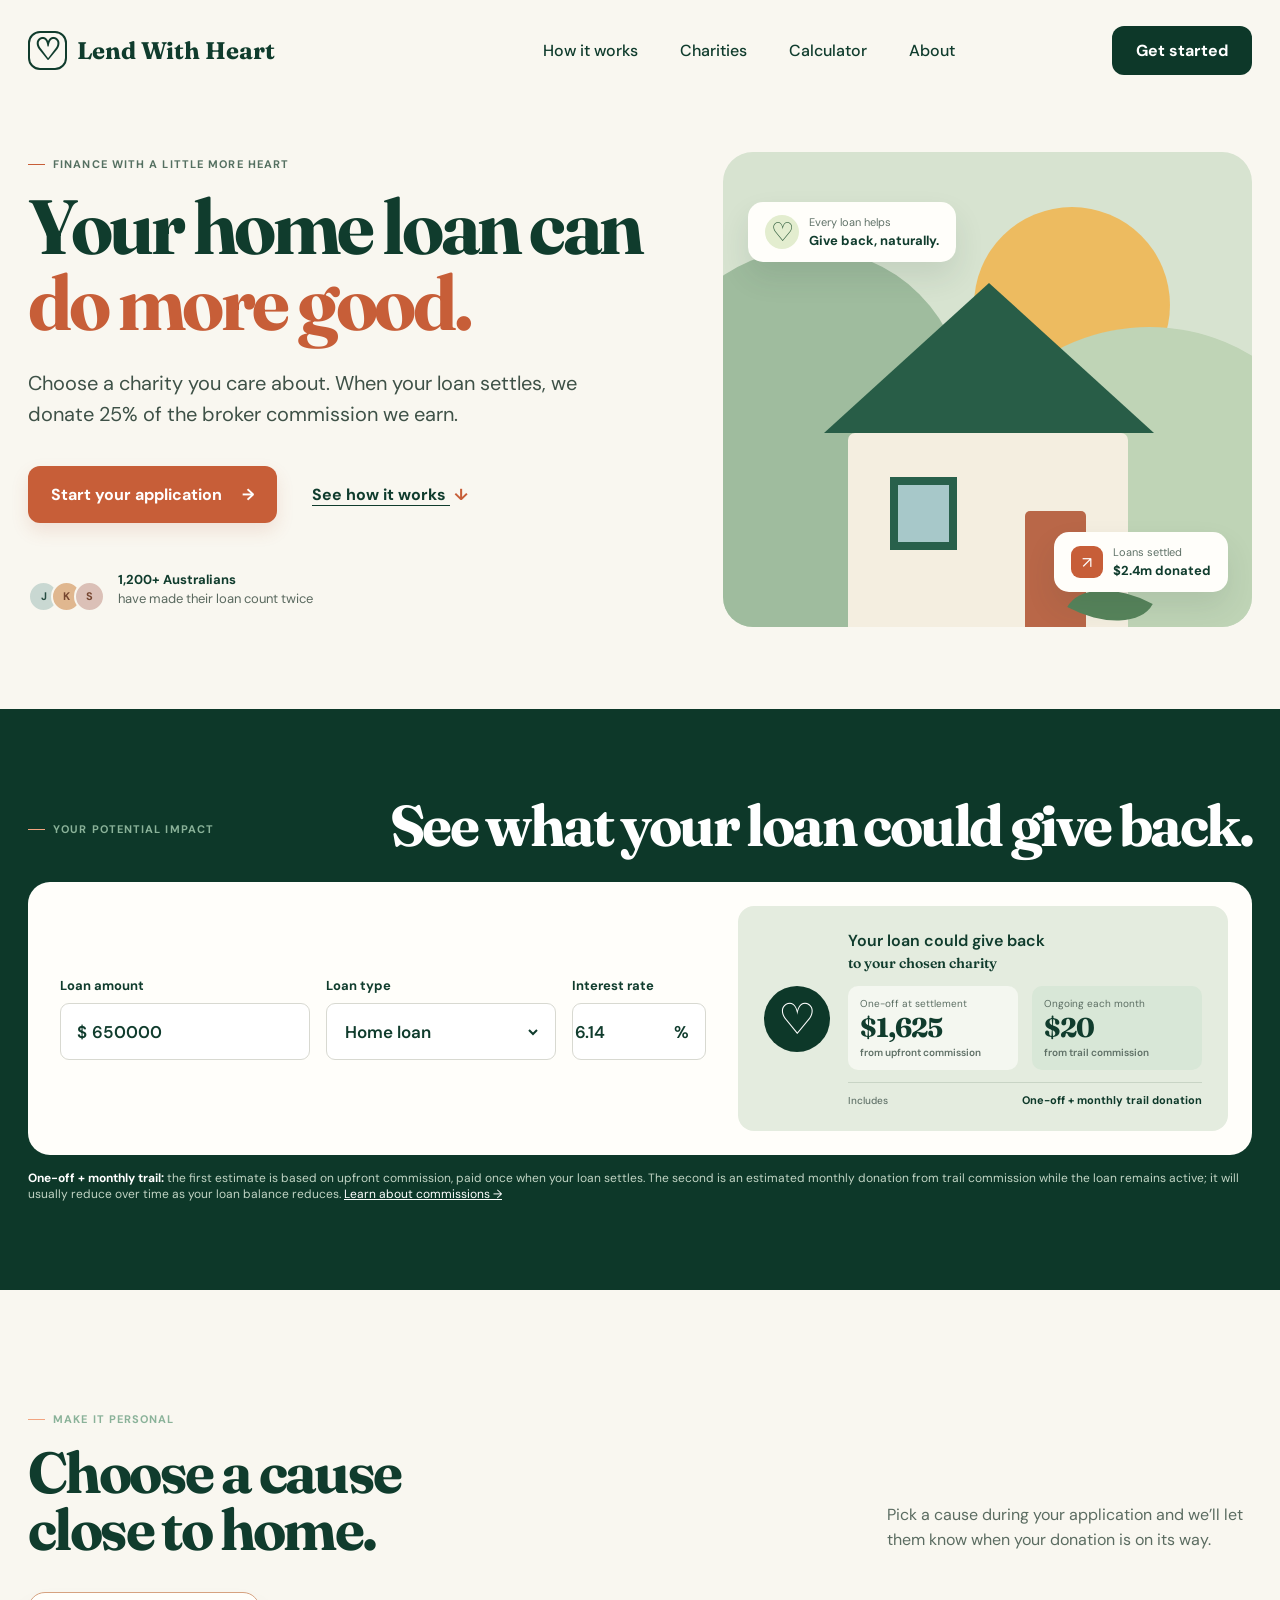
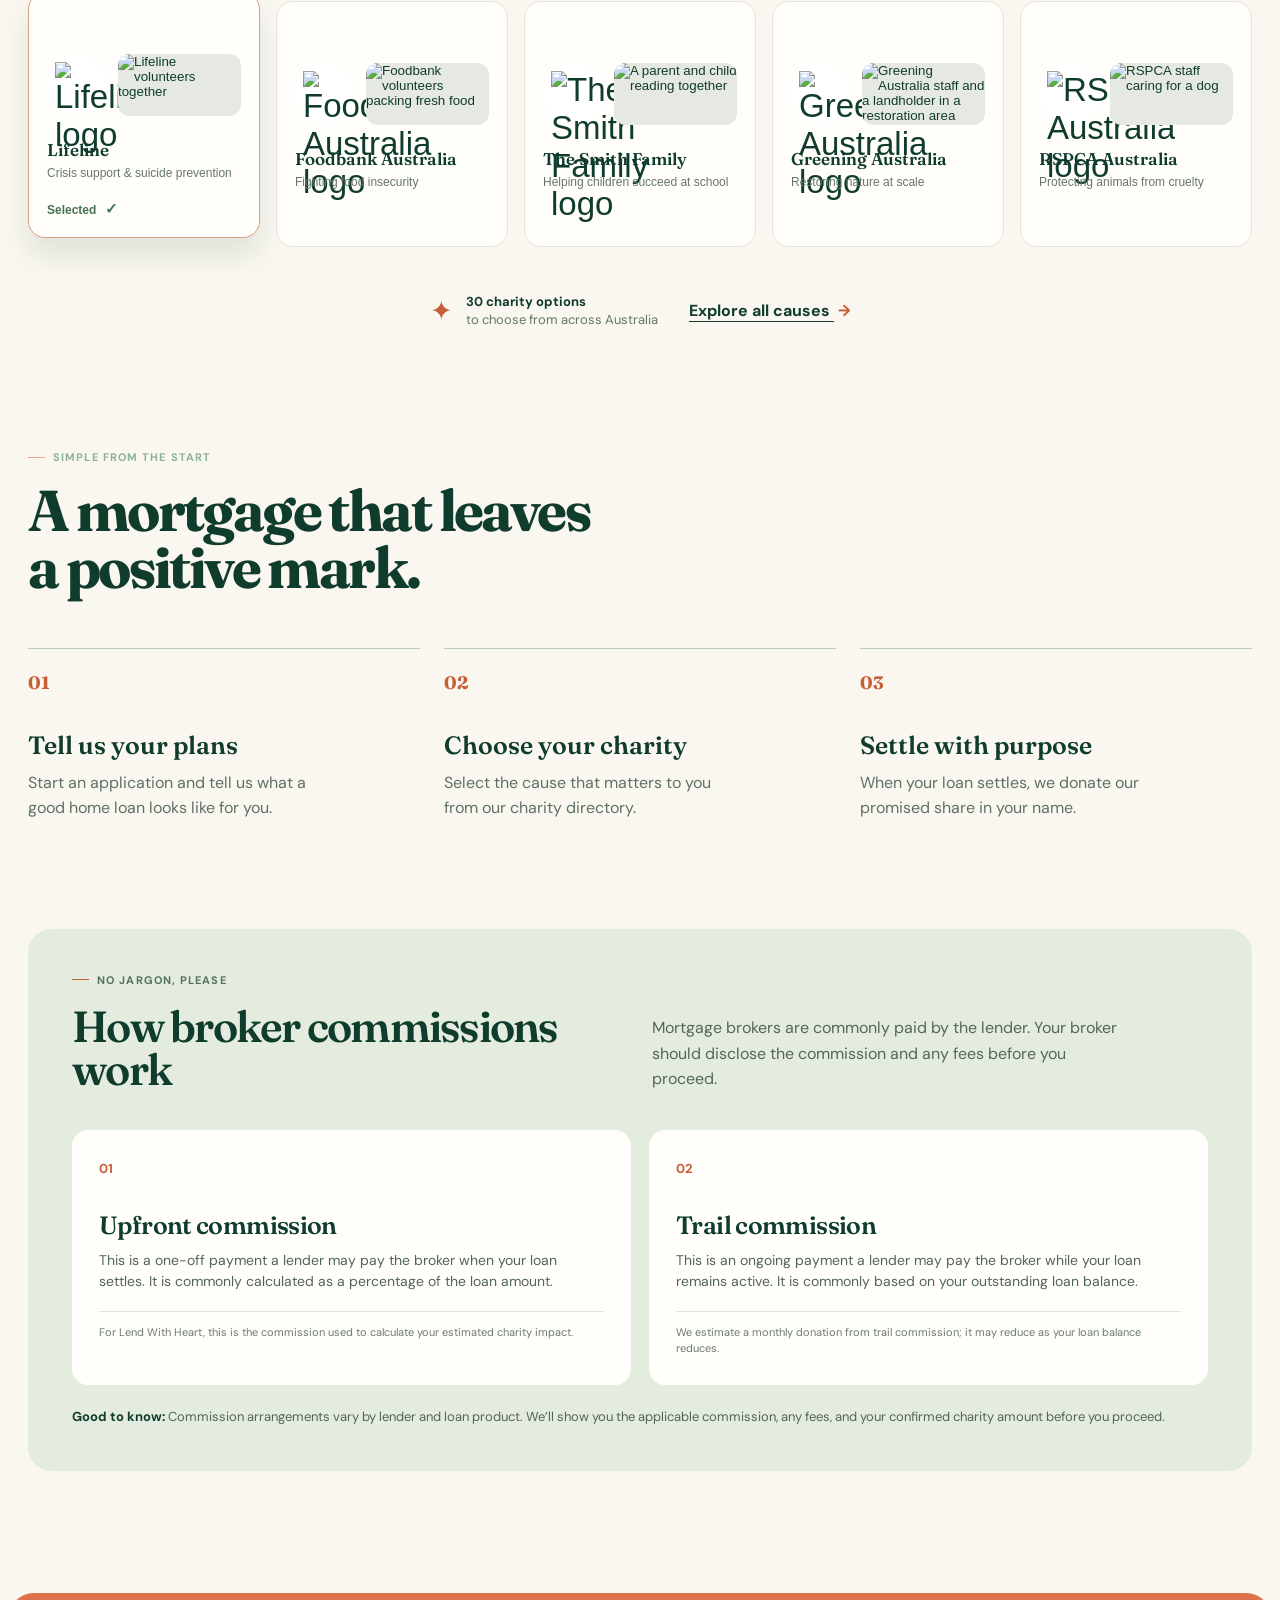
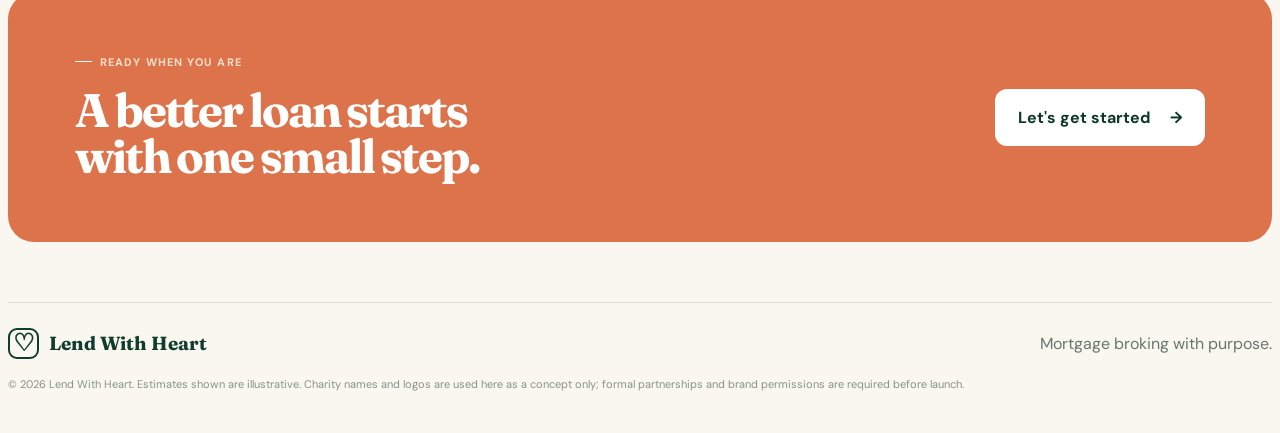
==== commit 8aaacd00: "Show monthly trail donation estimate" ====
--- a/index.html
+++ b/index.html
@@ -44,9 +44,9 @@
             <label>Loan type <div class="field select-wrap"><select id="loanType" aria-label="Loan type"><option value="home">Home loan</option><option value="investment">Investment loan</option><option value="refinance">Refinance</option></select></div></label>
             <label>Interest rate <div class="field suffix"><input id="interestRate" type="number" min="1" max="15" step="0.01" value="6.14" aria-label="Interest rate" /><span>%</span></div></label>
           </form>
-          <aside class="impact-panel" aria-live="polite"><div class="impact-icon">♡</div><div class="impact-copy"><p>Your loan could give back</p><strong id="impactAmount">$1,625</strong><span class="impact-beneficiary">to your chosen charity</span><small>Based on 25% of estimated upfront commission</small><div class="impact-timing"><span>Payment type</span><b>One-off donation at settlement</b></div></div></aside>
+          <aside class="impact-panel" aria-live="polite"><div class="impact-icon">♡</div><div class="impact-copy"><p>Your loan could give back</p><span class="impact-beneficiary">to your chosen charity</span><div class="impact-estimates"><div class="impact-estimate"><small>One-off at settlement</small><strong id="impactAmount">$1,625</strong><b>from upfront commission</b></div><div class="impact-estimate trail"><small>Ongoing each month</small><strong id="trailImpactAmount">$20</strong><b>from trail commission</b></div></div><div class="impact-timing"><span>Includes</span><b>One-off + monthly trail donation</b></div></div></aside>
         </div>
-        <p class="calculator-note"><strong>One-off vs yearly:</strong> this calculator uses estimated upfront commission, which is paid once when the loan settles. Trail commission is an ongoing annual payment and is not included in this estimate. <a href="#how-it-works">Learn about commissions →</a></p>
+        <p class="calculator-note"><strong>One-off + monthly trail:</strong> the first estimate is based on upfront commission, paid once when your loan settles. The second is an estimated monthly donation from trail commission while the loan remains active; it will usually reduce over time as your loan balance reduces. <a href="#how-it-works">Learn about commissions →</a></p>
       </section>
 
       <section id="charities" class="charities-section" aria-labelledby="charities-title">
@@ -68,7 +68,7 @@
           <div class="commission-heading"><p class="eyebrow"><span></span> No jargon, please</p><h3 id="commission-title">How broker commissions work</h3><p>Mortgage brokers are commonly paid by the lender. Your broker should disclose the commission and any fees before you proceed.</p></div>
           <div class="commission-cards">
             <article class="commission-card"><span class="commission-number">01</span><h4>Upfront commission</h4><p>This is a one-off payment a lender may pay the broker when your loan settles. It is commonly calculated as a percentage of the loan amount.</p><small>For Lend With Heart, this is the commission used to calculate your estimated charity impact.</small></article>
-            <article class="commission-card"><span class="commission-number">02</span><h4>Trail commission</h4><p>This is an ongoing payment a lender may pay the broker while your loan remains active. It is commonly based on your outstanding loan balance.</p><small>Trail commission is separate from the upfront amount and should be disclosed clearly.</small></article>
+            <article class="commission-card"><span class="commission-number">02</span><h4>Trail commission</h4><p>This is an ongoing payment a lender may pay the broker while your loan remains active. It is commonly based on your outstanding loan balance.</p><small>We estimate a monthly donation from trail commission; it may reduce as your loan balance reduces.</small></article>
           </div>
           <p class="commission-note"><strong>Good to know:</strong> Commission arrangements vary by lender and loan product. We’ll show you the applicable commission, any fees, and your confirmed charity amount before you proceed.</p>
         </div>
--- a/styles.css
+++ b/styles.css
@@ -4,3 +4,4 @@
 .site-header nav a.active{color:var(--clay)}.directory-page{background:#f9f7f0}.directory-hero{max-width:1320px;margin:0 auto;padding:78px 28px 90px;position:relative}.directory-hero .back-link{display:inline-block;color:#64746b;font-size:13px;text-decoration:none;margin-bottom:65px}.directory-hero h1{max-width:950px;margin-bottom:27px}.directory-hero>p:not(.eyebrow){max-width:650px;color:#53655b;font-size:19px;line-height:1.6}.directory-stat{position:absolute;right:55px;bottom:90px;width:160px;height:160px;background:#dce8c4;border-radius:50%;display:flex;align-items:center;justify-content:center;gap:8px;transform:rotate(-6deg)}.directory-stat strong{font:700 45px/1 Fraunces,serif;color:var(--clay)}.directory-stat span{font-size:11px;line-height:1.25;font-weight:700}.directory-content{background:var(--paper);padding:95px max(28px,calc((100vw - 1264px)/2)) 120px}.directory-toolbar{display:flex;align-items:end;justify-content:space-between;gap:35px}.directory-toolbar h2{max-width:700px}.charity-search{width:310px;height:54px;border:1px solid #ccd4cc;border-radius:12px;background:white;display:flex;align-items:center;padding:0 16px;gap:9px}.charity-search span{font-size:24px;color:#63736a}.charity-search input{border:0;outline:0;background:transparent;width:100%;font:500 15px "DM Sans",sans-serif;color:var(--ink)}.filter-row{display:flex;gap:9px;flex-wrap:wrap;margin-top:44px}.filter-chip{border:1px solid #cfd8d0;background:transparent;color:var(--ink);border-radius:999px;padding:10px 15px;font:600 12px "DM Sans",sans-serif;cursor:pointer;transition:.2s}.filter-chip:hover,.filter-chip.active{background:var(--forest);border-color:var(--forest);color:white}.result-count{color:#748178;font-size:12px;margin:26px 0 20px}.directory-grid{display:grid;grid-template-columns:repeat(3,1fr);gap:16px}.directory-card{border:1px solid #e1e3dc;border-radius:18px;padding:24px;background:#fff;min-height:330px;position:relative;transition:.22s transform,.22s box-shadow,.22s border-color}.directory-card:hover,.directory-card.selected{transform:translateY(-5px);box-shadow:0 18px 35px #18332516;border-color:#d29a78}.directory-card.selected{background:#fcf7ef}.directory-logo{width:68px;height:68px;border-radius:16px;background:#eef2e9;display:grid;place-items:center;overflow:hidden;margin-bottom:23px;position:relative}.directory-logo img{width:48px;height:48px;object-fit:contain;position:relative;z-index:1}.directory-logo span{position:absolute;font:700 27px Fraunces,serif;color:#66806c}.directory-logo img:not([src=""]){background:#eef2e9}.category-label{display:block;color:var(--clay);font-size:10px;text-transform:uppercase;letter-spacing:.09em;font-weight:700;margin-bottom:8px}.directory-card h3{font:600 23px/1.12 Fraunces,serif;margin:0 0 10px;letter-spacing:-.02em}.directory-card p{color:#627168;font-size:13px;line-height:1.5;max-width:290px}.select-charity{position:absolute;left:24px;bottom:22px;border:0;background:transparent;padding:0;color:var(--clay);font:700 12px "DM Sans",sans-serif;cursor:pointer}.directory-card.selected .select-charity{color:#467255}.charity-website{position:absolute;right:24px;bottom:22px;color:#78857d;font-size:11px;text-underline-offset:3px}.empty-state{text-align:center;padding:80px 20px}.empty-state span{font-size:48px;color:var(--clay)}.empty-state h3{font:600 27px Fraunces,serif;margin:15px 0 8px}.empty-state p{color:#718078}.directory-cta{max-width:1264px;margin:72px auto;background:var(--forest);border-radius:26px;color:#fff;padding:58px 64px;display:flex;align-items:center;justify-content:space-between;gap:40px}.directory-cta .eyebrow{color:#b9ceb9}.directory-cta h2{font-size:44px;max-width:650px}.directory-cta .button-light{flex:0 0 auto}@media(max-width:950px){.directory-stat{display:none}.directory-grid{grid-template-columns:repeat(2,1fr)}.directory-toolbar{align-items:stretch;flex-direction:column}.charity-search{width:100%}.directory-cta{margin:55px 20px;display:block}.directory-cta .button{margin-top:28px}}@media(max-width:590px){.directory-hero{padding:45px 20px 65px}.directory-hero .back-link{margin-bottom:45px}.directory-hero h1{font-size:48px}.directory-content{padding:70px 20px}.directory-grid{grid-template-columns:1fr}.directory-card{min-height:290px}.directory-cta{padding:42px 28px}.directory-cta h2{font-size:36px}}
 .impact-copy{min-width:0;flex:1}.impact-beneficiary{white-space:normal}.impact-timing{display:flex;align-items:center;justify-content:space-between;gap:15px;border-top:1px solid #c8d4c5;margin-top:12px;padding-top:10px}.impact-timing span{font:500 10px "DM Sans",sans-serif;color:#62736a;margin:0}.impact-timing b{font-size:11px;color:var(--forest);text-align:right}.calculator-note strong{color:#fff}.application-page{min-height:100vh;background:var(--cream)}.application-help{color:var(--ink);font-weight:700;font-size:13px;text-underline-offset:4px}.application-layout{max-width:1320px;margin:0 auto;padding:55px 28px 95px;display:grid;grid-template-columns:.8fr 1.2fr;gap:70px;align-items:start}.application-intro{position:sticky;top:28px}.back-link{display:inline-block;color:#66766d;text-decoration:none;font-size:13px;margin-bottom:64px}.application-intro h1{font-size:clamp(50px,5.5vw,76px);margin-bottom:25px}.application-intro>p:not(.eyebrow){color:#52645a;line-height:1.6;font-size:17px;max-width:480px}.application-steps{list-style:none;padding:0;margin:45px 0;display:flex;gap:22px;flex-wrap:wrap}.application-steps li{display:flex;align-items:center;gap:8px;color:#89948d;font-size:12px;font-weight:700}.application-steps li span{width:27px;height:27px;border:1px solid #bdc7bf;border-radius:50%;display:grid;place-items:center}.application-steps li.active{color:var(--ink)}.application-steps li.active span{background:var(--forest);border-color:var(--forest);color:white}.privacy-note{border-top:1px solid #ced5ce;padding-top:17px;max-width:430px}.privacy-note strong{font-size:12px}.privacy-note p{font-size:11px;color:#708078;line-height:1.5;margin:5px 0}.application-card{background:var(--paper);border:1px solid #e2e3dc;border-radius:24px;padding:45px;box-shadow:0 20px 45px #1c392410}.form-kicker{text-transform:uppercase;letter-spacing:.1em;color:var(--clay);font-size:10px;font-weight:700;margin-bottom:12px}.application-card h2{font-size:43px;margin-bottom:40px}.application-card fieldset{border:0;padding:0;margin:0 0 38px}.application-card legend{width:100%;border-bottom:1px solid #e2e4de;padding:0 0 11px;margin-bottom:20px;font:600 19px Fraunces,serif;color:var(--ink)}.form-grid{display:grid;grid-template-columns:repeat(2,1fr);gap:18px}.form-grid.full{grid-template-columns:1fr}.form-grid label{font-size:12px;font-weight:700;color:#405348}.form-grid input,.form-grid select,.form-grid textarea{display:block;width:100%;border:1px solid #d4d9d3;border-radius:10px;background:#fff;margin-top:8px;padding:14px;font:500 15px "DM Sans",sans-serif;color:var(--ink);outline:0}.form-grid input,.form-grid select{height:51px}.form-grid input:focus,.form-grid select:focus,.form-grid textarea:focus{border-color:#7b9c84;box-shadow:0 0 0 3px #aac4ad2e}.form-money{display:flex;align-items:center;border:1px solid #d4d9d3;border-radius:10px;background:white;margin-top:8px;height:51px}.form-money:focus-within{border-color:#7b9c84;box-shadow:0 0 0 3px #aac4ad2e}.form-money span{padding-left:14px}.form-money input{border:0;box-shadow:none!important;margin:0;height:49px;padding-left:5px}.browse-charities{display:inline-block;color:var(--clay);font-size:12px;font-weight:700;margin-top:-7px;text-underline-offset:4px}.consent{display:flex;gap:11px;align-items:flex-start;font-size:11px;color:#617168;line-height:1.5;margin:4px 0 24px}.consent input{margin-top:2px}.form-submit{width:100%}.form-success{text-align:center;padding:90px 25px}.form-success>span{width:64px;height:64px;border-radius:50%;display:grid;place-items:center;background:#dce8c4;color:var(--forest);font-size:29px;margin:0 auto 24px}.form-success h2{margin-bottom:18px}.form-success p:not(.form-kicker){color:#607168;line-height:1.6;max-width:520px;margin:0 auto 30px}@media(max-width:900px){.application-layout{grid-template-columns:1fr}.application-intro{position:static}.application-intro .back-link{margin-bottom:42px}.application-intro h1 br{display:none}.application-steps{margin-bottom:10px}.privacy-note{display:none}}@media(max-width:580px){.application-layout{padding:30px 18px 70px}.application-card{padding:30px 20px}.form-grid{grid-template-columns:1fr}.application-card h2{font-size:36px}.impact-timing{align-items:flex-start;flex-direction:column;gap:4px}.impact-timing b{text-align:left}}
 .charity-media{display:grid;grid-template-columns:62px minmax(0,1fr);gap:9px;margin-bottom:23px}.charity-media .charity-icon{margin:0}.charity-photo{display:block;height:62px;border-radius:12px;overflow:hidden;background:#e5e9e2}.charity-photo img{display:block;width:100%;height:100%;object-fit:cover;transition:transform .35s ease}.charity-card:hover .charity-photo img{transform:scale(1.08)}
+.impact-estimates{display:grid;grid-template-columns:1fr 1fr;gap:14px;margin-top:14px}.impact-estimate{border-radius:10px;background:#f4f7f0;padding:11px 12px}.impact-estimate.trail{background:#d8e7d7}.impact-estimate small{display:block;color:#5c6e63;font-size:10px;margin:0 0 4px}.impact-estimate strong{display:block;font:700 27px/1 Fraunces,serif;letter-spacing:-.04em}.impact-estimate b{display:block;color:#5f7066;font-size:10px;font-weight:600;margin-top:5px}.impact-panel .impact-beneficiary{display:block;font:600 14px Fraunces,serif;margin:3px 0 0}@media(max-width:580px){.impact-estimates{grid-template-columns:1fr}.impact-estimate strong{font-size:25px}}
